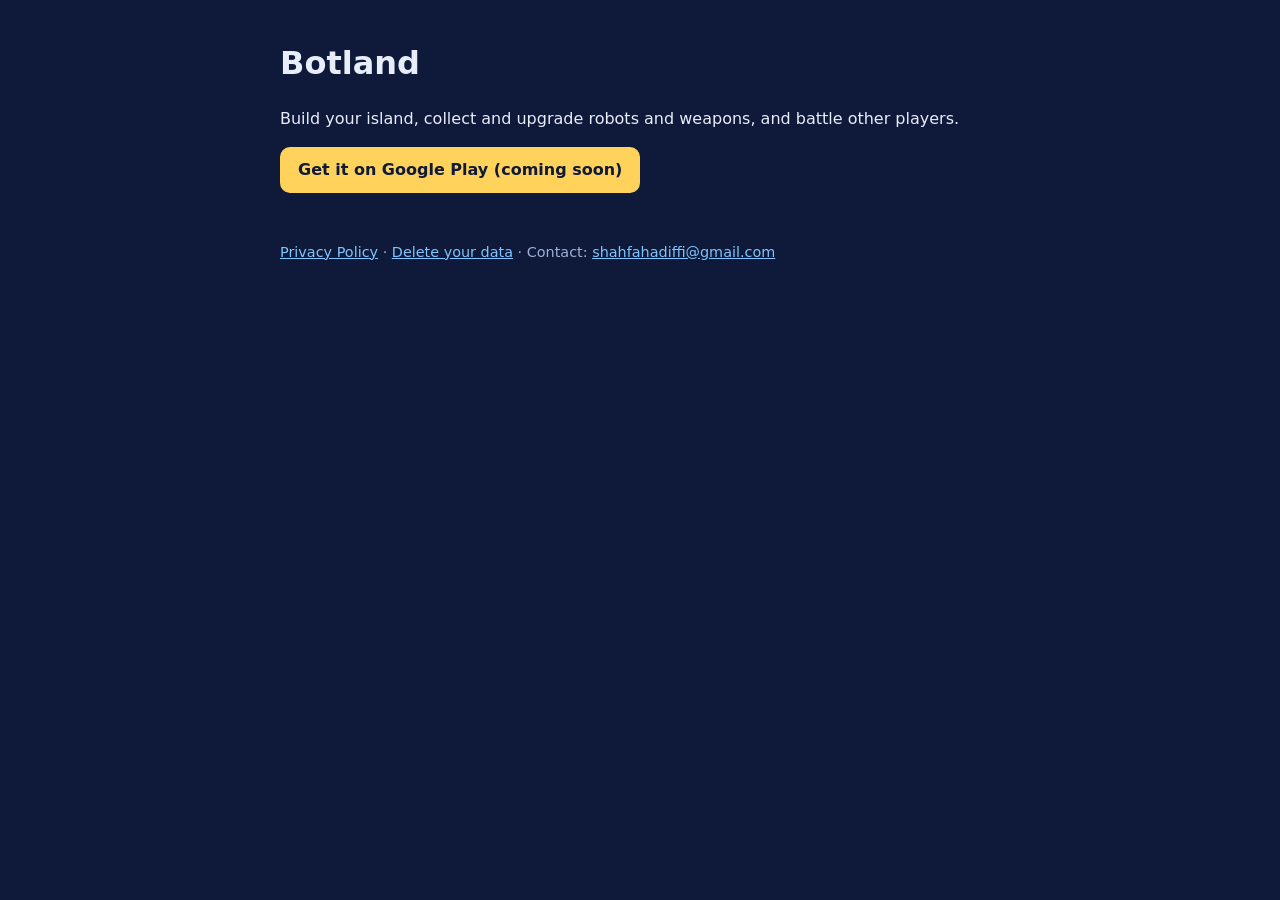
==== index.html @ a7fa1c51 "Botland site: landing, privacy policy, data deletion" ====
<!doctype html><html lang="en"><head><meta charset="utf-8"><meta name="viewport" content="width=device-width,initial-scale=1">
<title>Botland</title><link rel="stylesheet" href="style.css"></head><body><main>
<h1>Botland</h1>
<p>Build your island, collect and upgrade robots and weapons, and battle other players.</p>
<p><a class="btn" href="#">Get it on Google Play (coming soon)</a></p>
<footer><a href="privacy.html">Privacy Policy</a> · <a href="delete-account.html">Delete your data</a> · Contact: <a href="mailto:shahfahadiffi@gmail.com">shahfahadiffi@gmail.com</a></footer>
</main></body></html>
---- style.css ----
body{margin:0;background:#0f1a3a;color:#e8edfa;font:16px/1.6 system-ui,sans-serif}
main{max-width:720px;margin:0 auto;padding:32px 20px 64px}
h1{font-size:2rem;margin:.2em 0}h2{margin-top:1.8em;color:#ffd25c}
a{color:#7fc4ff}.muted{color:#9fb0d6;font-size:.9rem}
.btn{display:inline-block;background:#ffd25c;color:#0f1a3a;padding:10px 18px;border-radius:10px;font-weight:700;text-decoration:none}
footer{margin-top:48px;font-size:.9rem;color:#9fb0d6}
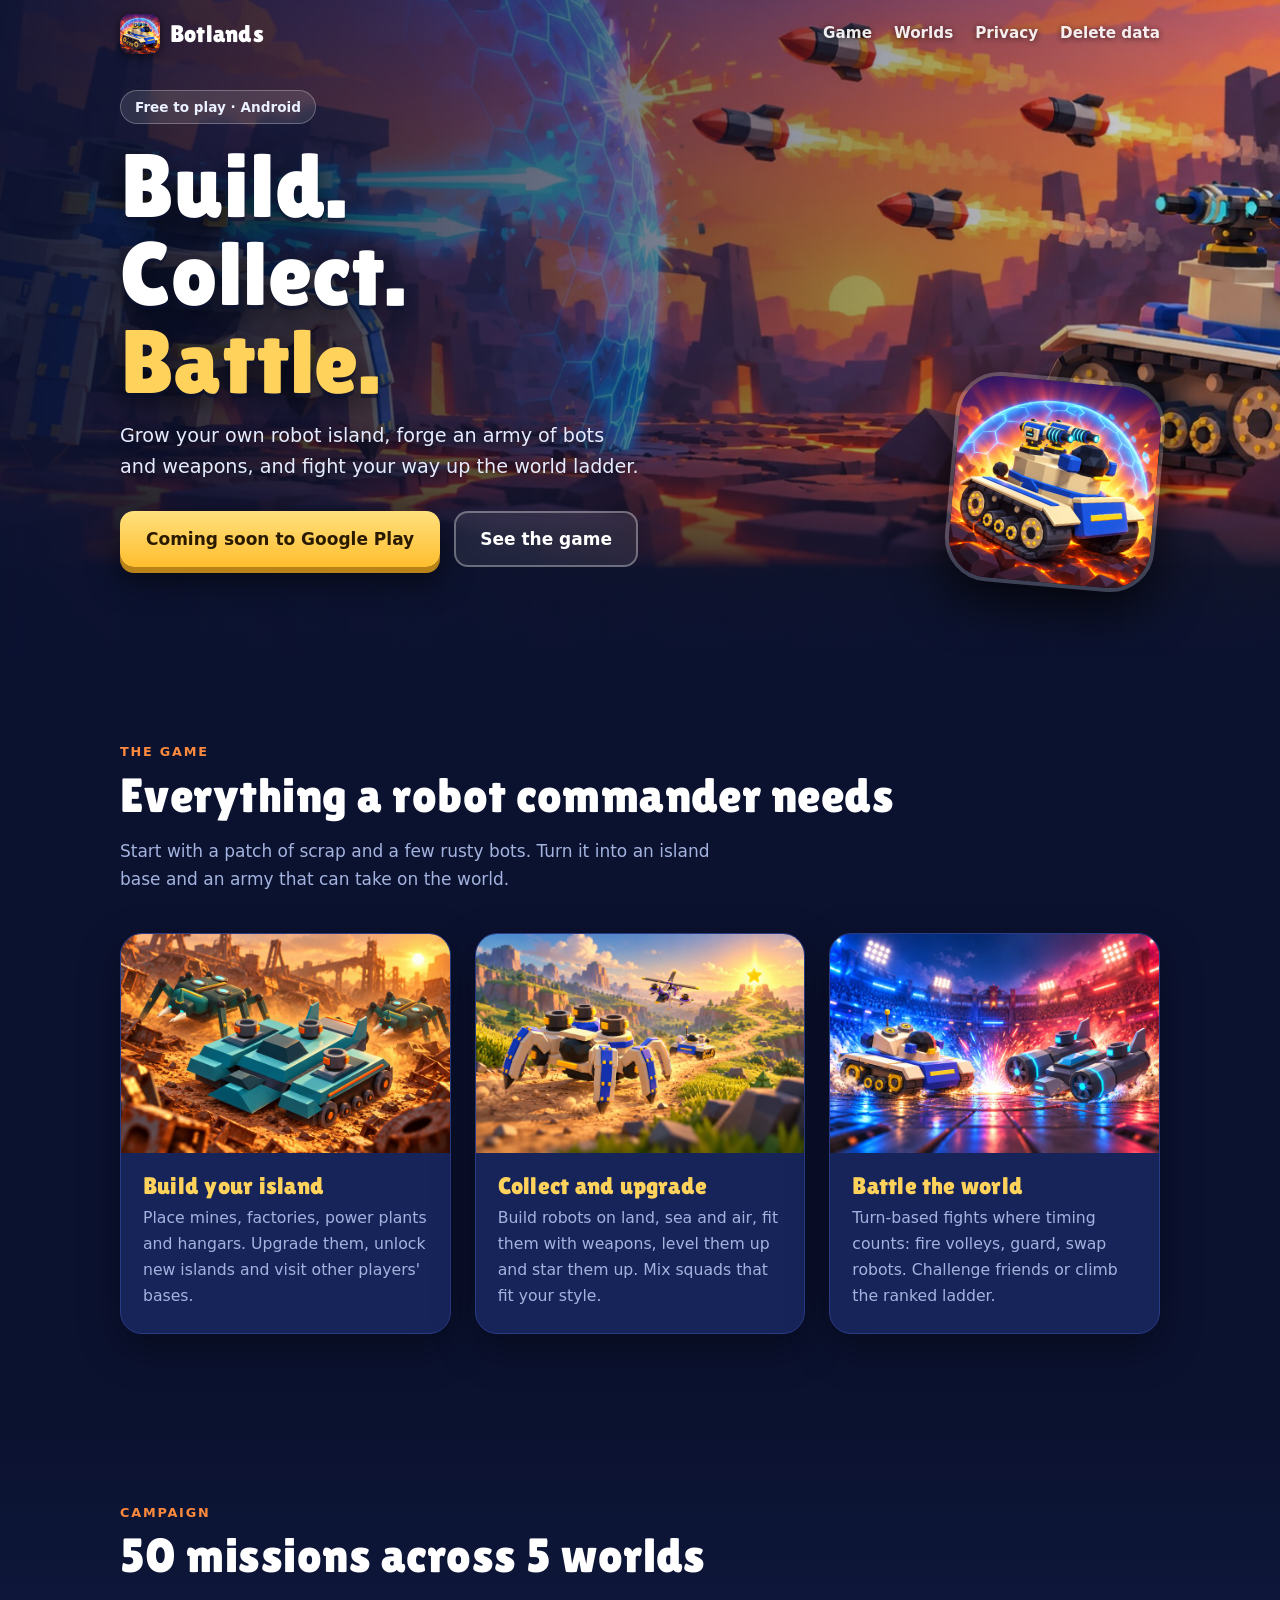
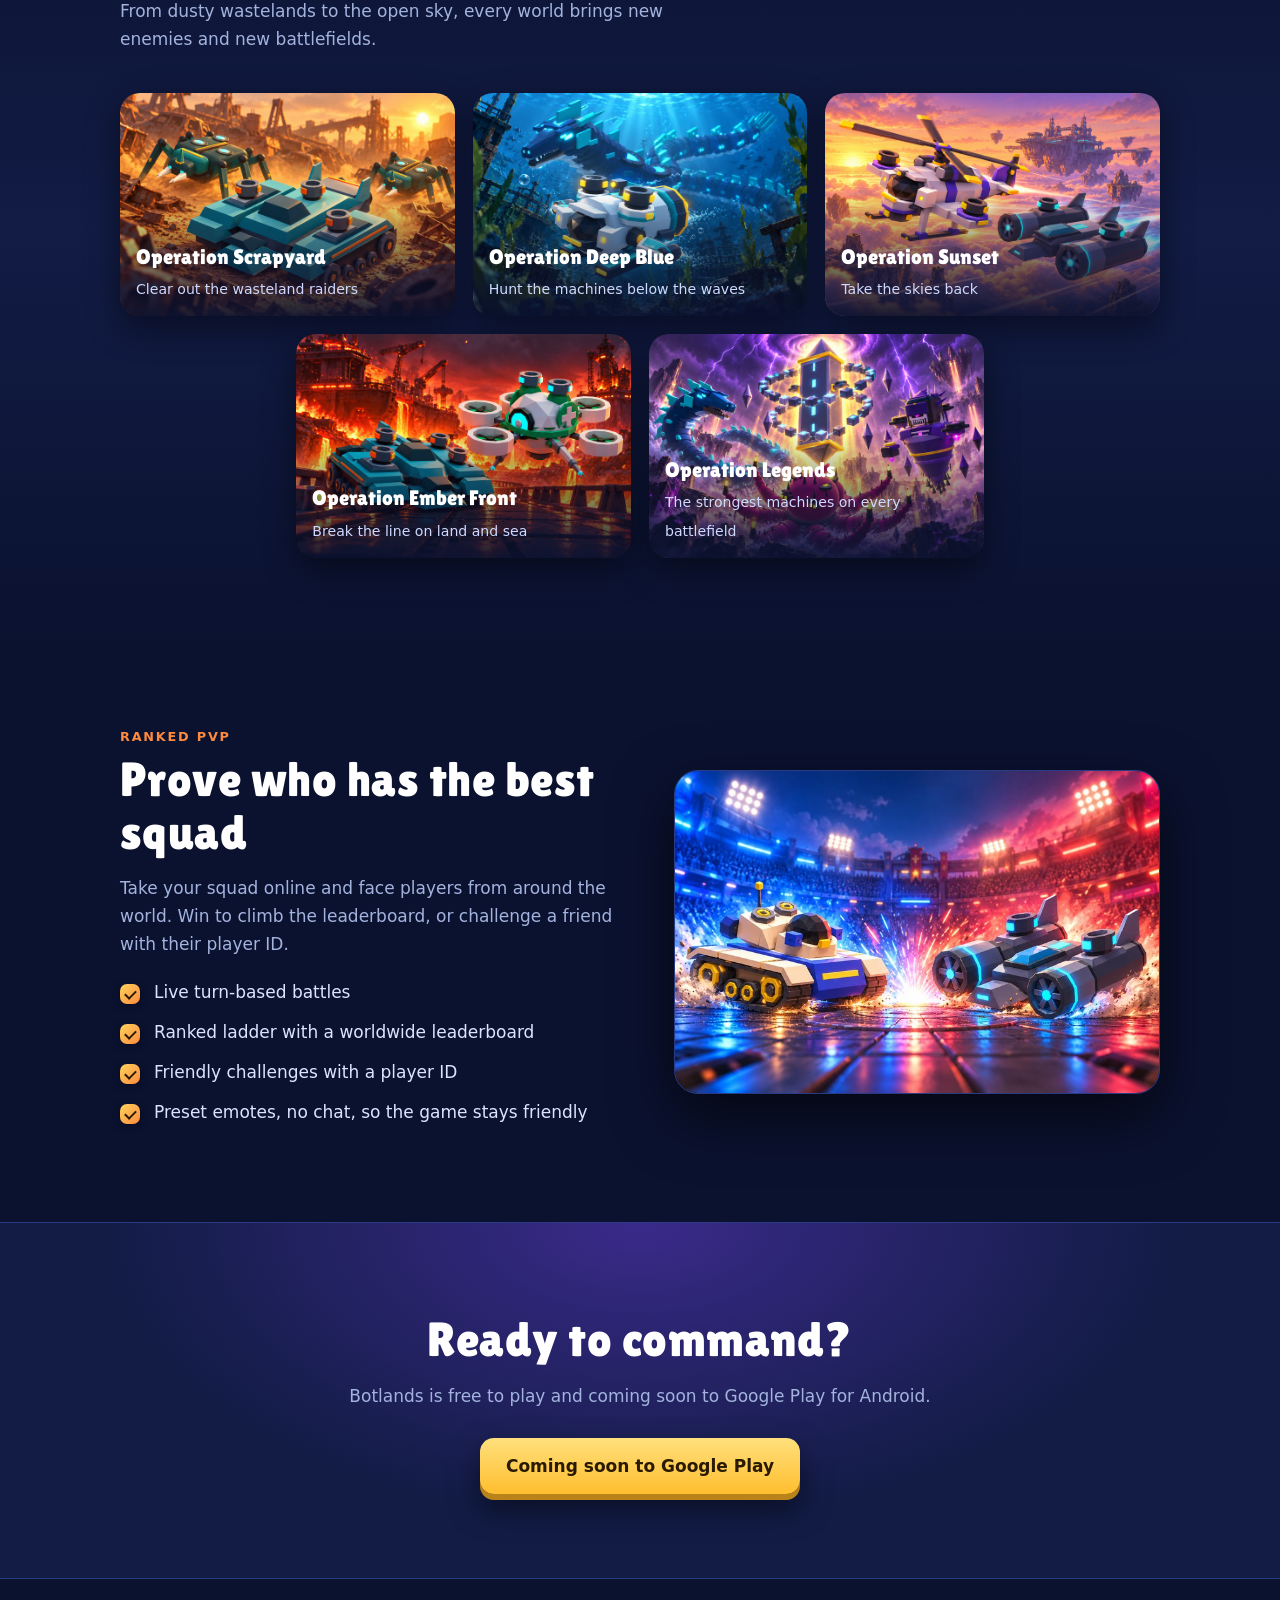
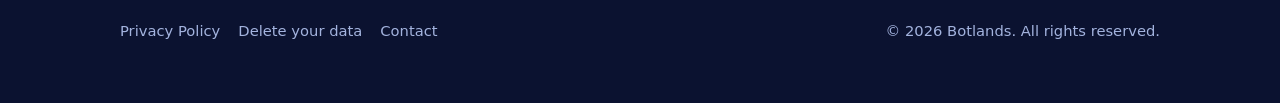
==== commit 0150fa92: "Redesign the site: hero, worlds gallery, ranked PvP, restyled policy and deletion pages Uses the gam" ====
--- a/index.html
+++ b/index.html
@@ -1,7 +1,66 @@
-<!doctype html><html lang="en"><head><meta charset="utf-8"><meta name="viewport" content="width=device-width,initial-scale=1">
-<title>Botland</title><link rel="stylesheet" href="style.css"></head><body><main>
-<h1>Botland</h1>
-<p>Build your island, collect and upgrade robots and weapons, and battle other players.</p>
-<p><a class="btn" href="#">Get it on Google Play (coming soon)</a></p>
-<footer><a href="privacy.html">Privacy Policy</a> · <a href="delete-account.html">Delete your data</a> · Contact: <a href="mailto:shahfahadiffi@gmail.com">shahfahadiffi@gmail.com</a></footer>
-</main></body></html>
+<!doctype html>
+<html lang="en"><head><meta charset="utf-8"><meta name="viewport" content="width=device-width,initial-scale=1">
+<title>Botlands - Build. Collect. Battle.</title>
+<meta name="description" content="Botlands is a free robot island builder and turn-based battle game. Build your base, collect robots and weapons, and climb the ranked PvP ladder.">
+<meta name="theme-color" content="#0b1230">
+<meta property="og:title" content="Botlands - Build. Collect. Battle."><meta property="og:description" content="Botlands is a free robot island builder and turn-based battle game. Build your base, collect robots and weapons, and climb the ranked PvP ladder."><meta property="og:image" content="https://shahfahadl.github.io/botland-site/img/og.jpg"><meta property="og:type" content="website">
+<link rel="icon" type="image/png" href="img/favicon.png">
+<link rel="preconnect" href="https://fonts.googleapis.com"><link rel="preconnect" href="https://fonts.gstatic.com" crossorigin>
+<link href="https://fonts.googleapis.com/css2?family=Lilita+One&display=swap" rel="stylesheet">
+<link rel="stylesheet" href="style.css">
+</head><body>
+<header class="nav"><div class="wrap">
+<a class="brand" href="index.html"><img src="img/icon.png" alt="" width="40" height="40">Botlands</a>
+<nav><a href="index.html#features">Game</a><a href="index.html#worlds">Worlds</a><a href="privacy.html">Privacy</a><a href="delete-account.html">Delete data</a></nav>
+</div></header>
+
+<main>
+<div class="hero"><div class="bg"></div>
+<img class="icon" src="img/icon.png" alt="Botlands app icon" width="210" height="210">
+<div class="wrap">
+<span class="pill">Free to play &middot; Android</span>
+<h1>Build.<br>Collect.<br><span>Battle.</span></h1>
+<p class="lead">Grow your own robot island, forge an army of bots and weapons, and fight your way up the world ladder.</p>
+<div class="cta"><a class="btn" href="#get">Coming soon to Google Play</a><a class="btn ghost" href="#features">See the game</a></div>
+</div></div>
+
+<section id="features"><div class="wrap">
+<div class="eyebrow">The game</div>
+<h2>Everything a robot commander needs</h2>
+<p class="sub">Start with a patch of scrap and a few rusty bots. Turn it into an island base and an army that can take on the world.</p>
+<div class="grid3">
+<div class="card"><img src="img/ch_scrap.jpg" alt="Robots in a scrapyard" loading="lazy"><div class="body"><h3>Build your island</h3><p>Place mines, factories, power plants and hangars. Upgrade them, unlock new islands and visit other players' bases.</p></div></div>
+<div class="card"><img src="img/battle_missions.jpg" alt="Robots in battle" loading="lazy"><div class="body"><h3>Collect and upgrade</h3><p>Build robots on land, sea and air, fit them with weapons, level them up and star them up. Mix squads that fit your style.</p></div></div>
+<div class="card"><img src="img/battle_pvp.jpg" alt="PvP arena" loading="lazy"><div class="body"><h3>Battle the world</h3><p>Turn-based fights where timing counts: fire volleys, guard, swap robots. Challenge friends or climb the ranked ladder.</p></div></div>
+</div></div></section>
+
+<section id="worlds" class="alt"><div class="wrap">
+<div class="eyebrow">Campaign</div>
+<h2>50 missions across 5 worlds</h2>
+<p class="sub">From dusty wastelands to the open sky, every world brings new enemies and new battlefields.</p>
+<div class="worlds">
+<div class="world"><img src="img/ch_scrap.jpg" alt="" loading="lazy"><div class="t"><b>Operation Scrapyard</b><small>Clear out the wasteland raiders</small></div></div>
+<div class="world"><img src="img/ch_deep.jpg" alt="" loading="lazy"><div class="t"><b>Operation Deep Blue</b><small>Hunt the machines below the waves</small></div></div>
+<div class="world"><img src="img/ch_sky.jpg" alt="" loading="lazy"><div class="t"><b>Operation Sunset</b><small>Take the skies back</small></div></div>
+<div class="world"><img src="img/ch_ember.jpg" alt="" loading="lazy"><div class="t"><b>Operation Ember Front</b><small>Break the line on land and sea</small></div></div>
+<div class="world"><img src="img/ch_legends.jpg" alt="" loading="lazy"><div class="t"><b>Operation Legends</b><small>The strongest machines on every battlefield</small></div></div>
+</div></div></section>
+
+<section><div class="wrap split">
+<div><div class="eyebrow">Ranked PvP</div><h2>Prove who has the best squad</h2>
+<p class="sub" style="margin-bottom:0">Take your squad online and face players from around the world. Win to climb the leaderboard, or challenge a friend with their player ID.</p>
+<ul class="ticks"><li>Live turn-based battles</li><li>Ranked ladder with a worldwide leaderboard</li><li>Friendly challenges with a player ID</li><li>Preset emotes, no chat, so the game stays friendly</li></ul></div>
+<img src="img/battle_pvp.jpg" alt="Two robots facing off in an arena" loading="lazy">
+</div></section>
+
+<section id="get" class="cta-band"><div class="wrap">
+<h2>Ready to command?</h2>
+<p class="sub" style="margin:0 auto 28px">Botlands is free to play and coming soon to Google Play for Android.</p>
+<div class="cta"><a class="btn" href="#get">Coming soon to Google Play</a></div>
+</div></section>
+</main>
+<footer><div class="wrap">
+<div><a href="privacy.html">Privacy Policy</a><a href="delete-account.html">Delete your data</a><a href="mailto:shahfahadiffi@gmail.com">Contact</a></div>
+<div>&copy; 2026 Botlands. All rights reserved.</div>
+</div></footer>
+</body></html>
--- a/style.css
+++ b/style.css
@@ -1,6 +1,102 @@
-body{margin:0;background:#0f1a3a;color:#e8edfa;font:16px/1.6 system-ui,sans-serif}
-main{max-width:720px;margin:0 auto;padding:32px 20px 64px}
-h1{font-size:2rem;margin:.2em 0}h2{margin-top:1.8em;color:#ffd25c}
-a{color:#7fc4ff}.muted{color:#9fb0d6;font-size:.9rem}
-.btn{display:inline-block;background:#ffd25c;color:#0f1a3a;padding:10px 18px;border-radius:10px;font-weight:700;text-decoration:none}
-footer{margin-top:48px;font-size:.9rem;color:#9fb0d6}
+:root{--bg:#0b1230;--bg2:#121c45;--card:#17245a;--line:#2a3b86;--text:#eaf0ff;--muted:#a3b3de;--gold:#ffd25c;--orange:#ff8a3d;--blue:#5cc8ff;--violet:#8f6bff}
+*{box-sizing:border-box}
+html{scroll-behavior:smooth}
+body{margin:0;background:var(--bg);color:var(--text);font:17px/1.65 system-ui,-apple-system,"Segoe UI",Roboto,sans-serif;-webkit-font-smoothing:antialiased}
+img{max-width:100%;display:block}
+a{color:var(--blue)}
+.wrap{max-width:1080px;margin:0 auto;padding:0 20px}
+h1,h2,h3,.brand{font-family:"Lilita One","Baloo 2",system-ui,sans-serif;font-weight:400;letter-spacing:.01em;line-height:1.1}
+
+/* top bar */
+.nav{position:absolute;top:0;left:0;right:0;z-index:5;padding:14px 0}
+.nav .wrap{display:flex;align-items:center;justify-content:space-between;gap:16px}
+.brand{display:flex;align-items:center;gap:10px;color:#fff;text-decoration:none;font-size:1.5rem}
+.brand img{width:40px;height:40px;border-radius:10px;box-shadow:0 2px 10px #0008}
+.nav nav{display:flex;gap:22px;flex-wrap:wrap}
+.nav nav a{color:#fff;text-decoration:none;font-weight:600;font-size:.95rem;opacity:.9;text-shadow:0 1px 6px #000a}
+.nav nav a:hover{opacity:1;color:var(--gold)}
+
+/* hero */
+.hero{position:relative;min-height:640px;display:flex;align-items:center;overflow:hidden;background:#1a1030}
+.hero .bg{position:absolute;inset:0;background:url(img/hero.jpg) center/cover no-repeat;transform:scale(1.04)}
+.hero:after{content:"";position:absolute;inset:0;background:linear-gradient(90deg,#0b1230ee 0%,#0b123099 45%,#0b123022 100%),linear-gradient(0deg,var(--bg) 0%,transparent 28%)}
+.hero .wrap{position:relative;z-index:2;width:100%;padding-top:90px;padding-bottom:90px}
+.hero h1{font-size:clamp(3rem,8vw,5.6rem);line-height:.98;margin:0 0 14px;color:#fff;text-shadow:0 4px 0 #0b123099,0 8px 30px #000a}
+.hero h1 span{color:var(--gold)}
+.hero p.lead{max-width:520px;font-size:1.2rem;color:#e6ecff;margin:0 0 28px;text-shadow:0 2px 12px #000a}
+.cta{display:flex;gap:14px;flex-wrap:wrap;align-items:center}
+.btn{display:inline-flex;align-items:center;gap:10px;background:linear-gradient(180deg,#ffe07d,#ffbe2e);color:#2a1a00;padding:14px 26px;border-radius:14px;font-weight:800;text-decoration:none;box-shadow:0 6px 0 #b9831a,0 14px 30px #0008;transition:transform .12s,box-shadow .12s}
+.btn:hover{transform:translateY(2px);box-shadow:0 4px 0 #b9831a,0 10px 24px #0008}
+.btn.ghost{background:#ffffff14;color:#fff;box-shadow:inset 0 0 0 2px #ffffff55;backdrop-filter:blur(6px)}
+.btn.ghost:hover{background:#ffffff26;box-shadow:inset 0 0 0 2px #fff}
+.pill{display:inline-block;background:#ffffff1c;border:1px solid #ffffff44;border-radius:99px;padding:5px 14px;font-size:.85rem;font-weight:700;margin-bottom:18px;backdrop-filter:blur(6px)}
+.hero .icon{position:absolute;right:max(20px,calc((100vw - 1080px)/2 + 20px));bottom:70px;width:210px;height:210px;border-radius:44px;box-shadow:0 18px 50px #000b;transform:rotate(5deg);border:4px solid #ffffff33;z-index:2}
+
+/* sections */
+section{padding:84px 0}
+section.alt{background:linear-gradient(180deg,var(--bg),var(--bg2) 50%,var(--bg))}
+.eyebrow{color:var(--orange);font-weight:800;letter-spacing:.14em;text-transform:uppercase;font-size:.8rem}
+h2{font-size:clamp(2rem,4.5vw,3rem);margin:.15em 0 .3em;color:#fff}
+.sub{color:var(--muted);max-width:620px;margin:0 0 40px}
+
+.grid3{display:grid;grid-template-columns:repeat(auto-fit,minmax(290px,1fr));gap:24px}
+.card{background:var(--card);border:1px solid var(--line);border-radius:22px;overflow:hidden;box-shadow:0 14px 40px #0006;transition:transform .2s,box-shadow .2s}
+.card:hover{transform:translateY(-6px);box-shadow:0 22px 50px #000a}
+.card img{aspect-ratio:3/2;object-fit:cover;width:100%}
+.card .body{padding:20px 22px 24px}
+.card h3{margin:0 0 6px;font-size:1.5rem;color:var(--gold)}
+.card p{margin:0;color:var(--muted);font-size:.98rem}
+
+/* worlds */
+.worlds{display:grid;grid-template-columns:repeat(6,1fr);gap:18px}
+.world{position:relative;border-radius:20px;overflow:hidden;aspect-ratio:3/2;box-shadow:0 12px 34px #0007;grid-column:span 2}
+.world:nth-child(4){grid-column:2/span 2}
+.world:nth-child(5){grid-column:4/span 2}
+.world img{width:100%;height:100%;object-fit:cover;transition:transform .5s}
+.world:hover img{transform:scale(1.07)}
+.world:after{content:"";position:absolute;inset:0;background:linear-gradient(0deg,#0b1230ee 0%,transparent 55%)}
+.world .t{position:absolute;left:16px;right:16px;bottom:14px;z-index:2}
+.world b{font-family:"Lilita One",system-ui,sans-serif;font-weight:400;font-size:1.3rem;color:#fff;display:block}
+.world small{color:#cfd9ff;font-size:.88rem}
+
+/* feature strip */
+.split{display:grid;grid-template-columns:1.05fr 1fr;gap:44px;align-items:center}
+.split img{border-radius:24px;box-shadow:0 22px 60px #000a;border:1px solid var(--line)}
+.ticks{list-style:none;padding:0;margin:20px 0 0}
+.ticks li{padding-left:34px;position:relative;margin:12px 0;color:#dbe4ff}
+.ticks li:before{content:"";position:absolute;left:0;top:6px;width:20px;height:20px;border-radius:7px;background:linear-gradient(135deg,var(--gold),var(--orange));box-shadow:0 2px 8px #0006}
+.ticks li:after{content:"";position:absolute;left:7px;top:10px;width:5px;height:9px;border:solid #2a1a00;border-width:0 2.5px 2.5px 0;transform:rotate(45deg)}
+
+.cta-band{text-align:center;background:radial-gradient(60% 120% at 50% 0%,#3a2a8a 0%,transparent 70%),var(--bg2);border-top:1px solid var(--line);border-bottom:1px solid var(--line)}
+.cta-band .cta{justify-content:center}
+
+/* footer */
+footer{padding:40px 0 60px;color:var(--muted);font-size:.92rem}
+footer .wrap{display:flex;justify-content:space-between;gap:16px;flex-wrap:wrap}
+footer a{color:var(--muted);text-decoration:none;margin-right:18px}
+footer a:hover{color:var(--gold)}
+
+/* text pages */
+.page-head{padding:110px 0 36px;background:linear-gradient(180deg,#1b1450,var(--bg));position:relative;overflow:hidden}
+.page-head:before{content:"";position:absolute;inset:0;background:url(img/hero.jpg) center/cover;opacity:.18}
+.page-head .wrap{position:relative}
+.page-head h1{font-size:clamp(2.2rem,6vw,3.4rem);margin:0;color:#fff}
+.page-head .muted{color:var(--muted);margin:.4em 0 0}
+.doc{max-width:760px;margin:0 auto;padding:30px 20px 70px}
+.doc h2{font-size:1.6rem;color:var(--gold);margin:1.8em 0 .4em}
+.doc li{margin:.5em 0}
+.doc .note{background:var(--card);border:1px solid var(--line);border-radius:16px;padding:18px 20px;margin:24px 0}
+.doc .steps{counter-reset:s;list-style:none;padding:0}
+.doc .steps li{counter-increment:s;position:relative;padding-left:48px;margin:16px 0}
+.doc .steps li:before{content:counter(s);position:absolute;left:0;top:-2px;width:34px;height:34px;border-radius:50%;background:linear-gradient(135deg,var(--gold),var(--orange));color:#2a1a00;font-weight:800;display:grid;place-items:center}
+
+@media(max-width:860px){
+ .hero{min-height:600px}.hero .icon{display:none}
+ .hero:after{background:linear-gradient(0deg,#0b1230f0 0%,#0b123099 55%,#0b123055 100%)}
+ .hero .wrap{padding-top:120px}
+ .worlds{grid-template-columns:1fr 1fr}.world,.world:nth-child(4),.world:nth-child(5){grid-column:auto}.world:nth-child(5){grid-column:1/-1}
+ .split{grid-template-columns:1fr}
+ section{padding:60px 0}
+ .nav nav{gap:14px}
+}
+@media(max-width:560px){.nav nav a:nth-child(2),.nav nav a:nth-child(4){display:none}.brand{font-size:1.3rem}}
